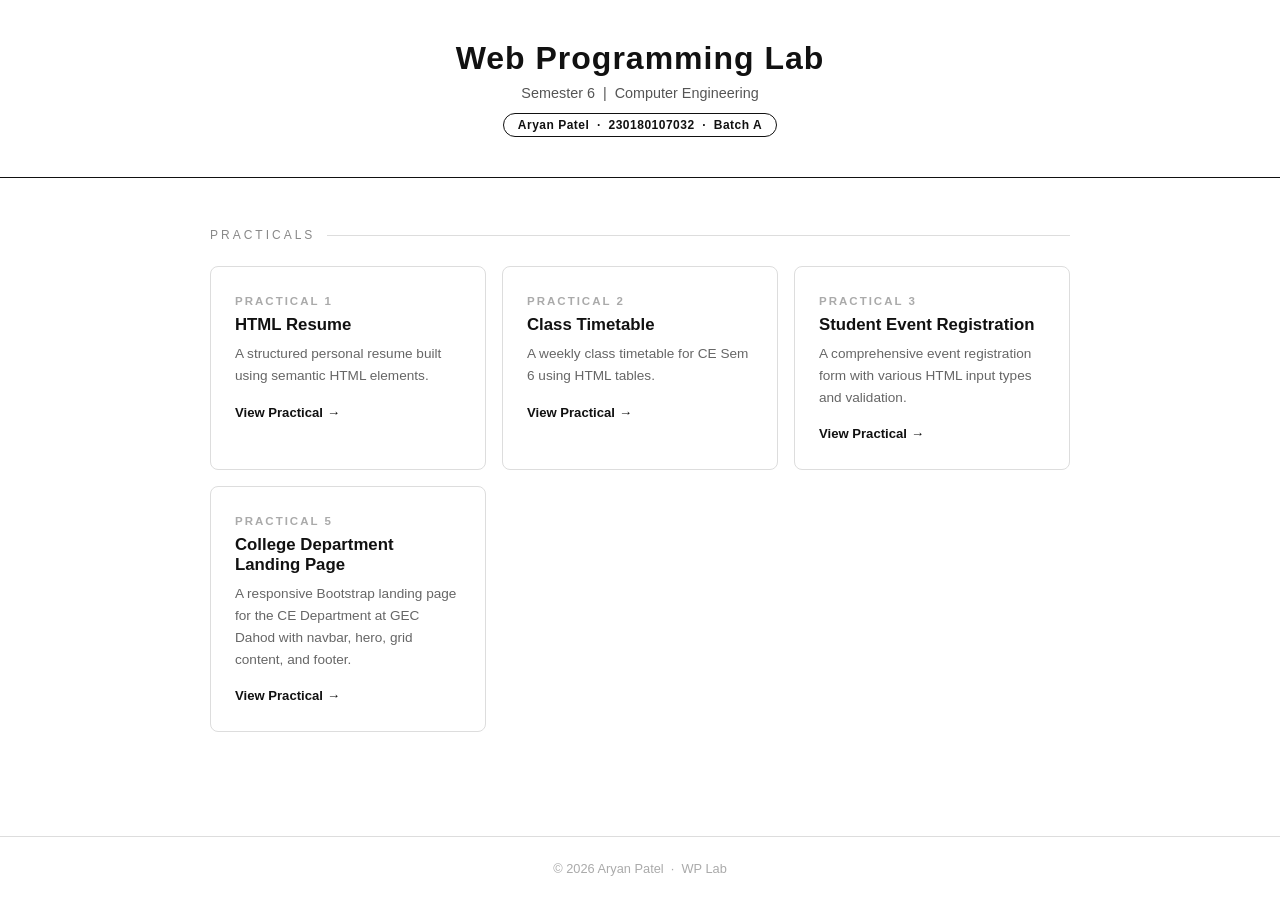
==== index.html @ 0cbb77d8 "Add Practical 5: College Department Landing Page using Bootstrap Co-authored-by: aryanpatel287 <1584" ====
<!-- 
    Name : Patel Aryan Mahendrakumar
    Roll No : 230180107032
    Batch : A
-->

<!DOCTYPE html>
<html lang="en">

<head>
    <meta charset="UTF-8" />
    <meta name="viewport" content="width=device-width, initial-scale=1.0" />
    <title>WP Lab – Aryan Patel</title>
    <link rel="stylesheet" href="style.css" />
</head>

<body>

    <header>
        <h1>Web Programming Lab</h1>
        <p>Semester 6 &nbsp;|&nbsp; Computer Engineering</p>
        <span class="badge">Aryan Patel &nbsp;·&nbsp; 230180107032 &nbsp;·&nbsp; Batch A</span>
    </header>

    <main>
        <p class="section-title">Practicals</p>

        <div class="grid">

            <a class="card" href="Practical1/Practical1_HTMLResume.html">
                <span class="card-number">Practical 1</span>
                <span class="card-title">HTML Resume</span>
                <span class="card-desc">A structured personal resume built using semantic HTML elements.</span>
                <span class="card-link">View Practical</span>
            </a>

            <a class="card" href="Practical2/Practical2_ClassTimetable.html">
                <span class="card-number">Practical 2</span>
                <span class="card-title">Class Timetable</span>
                <span class="card-desc">A weekly class timetable for CE Sem 6 using HTML tables.</span>
                <span class="card-link">View Practical</span>
            </a>

            <a class="card" href="Practical3/Practical3_StudentEventRegistration.html">
                <span class="card-number">Practical 3</span>
                <span class="card-title">Student Event Registration</span>
                <span class="card-desc">A comprehensive event registration form with various HTML input types and validation.</span>
                <span class="card-link">View Practical</span>
            </a>

            <a class="card" href="Practical5/Practical5_CollegeDeptLandingPage.html">
                <span class="card-number">Practical 5</span>
                <span class="card-title">College Department Landing Page</span>
                <span class="card-desc">A responsive Bootstrap landing page for the CE Department at GEC Dahod with navbar, hero, grid content, and footer.</span>
                <span class="card-link">View Practical</span>
            </a>

        </div>
    </main>

    <footer>
        &copy; 2026 Aryan Patel &nbsp;·&nbsp; WP Lab
    </footer>

</body>

</html>
---- style.css ----
* {
    margin: 0;
    padding: 0;
    box-sizing: border-box;
}

body {
    font-family: 'Segoe UI', Tahoma, Geneva, Verdana, sans-serif;
    background-color: #ffffff;
    color: #111111;
    min-height: 100vh;
    display: flex;
    flex-direction: column;
}

header {
    border-bottom: 1px solid #111111;
    padding: 40px 20px;
    text-align: center;
}

header h1 {
    font-size: 2rem;
    font-weight: 700;
    letter-spacing: 1px;
}

header p {
    margin-top: 8px;
    color: #555555;
    font-size: 0.9rem;
}

.badge {
    display: inline-block;
    margin-top: 12px;
    border: 1px solid #111111;
    color: #111111;
    font-size: 0.75rem;
    font-weight: 600;
    padding: 4px 14px;
    border-radius: 20px;
    letter-spacing: 0.5px;
}

main {
    flex: 1;
    max-width: 900px;
    width: 100%;
    margin: 50px auto;
    padding: 0 20px;
}

.section-title {
    font-size: 0.75rem;
    text-transform: uppercase;
    letter-spacing: 3px;
    color: #888888;
    margin-bottom: 24px;
    display: flex;
    align-items: center;
    gap: 12px;
}

.section-title::after {
    content: '';
    flex: 1;
    height: 1px;
    background: #dddddd;
}

.grid {
    display: grid;
    grid-template-columns: repeat(auto-fill, minmax(260px, 1fr));
    gap: 16px;
}

.card {
    border: 1px solid #dddddd;
    border-radius: 8px;
    padding: 28px 24px;
    text-decoration: none;
    color: inherit;
    display: flex;
    flex-direction: column;
    gap: 8px;
    transition: border-color 0.2s ease, box-shadow 0.2s ease;
}

.card:hover {
    border-color: #111111;
    box-shadow: 4px 4px 0px #111111;
}

.card-number {
    font-size: 0.72rem;
    font-weight: 700;
    color: #aaaaaa;
    text-transform: uppercase;
    letter-spacing: 2px;
}

.card-title {
    font-size: 1.05rem;
    font-weight: 600;
    color: #111111;
}

.card-desc {
    font-size: 0.85rem;
    color: #666666;
    line-height: 1.6;
}

.card-link {
    margin-top: 10px;
    font-size: 0.82rem;
    color: #111111;
    font-weight: 600;
    display: flex;
    align-items: center;
    gap: 4px;
}

.card-link::after {
    content: '→';
    transition: transform 0.2s;
}

.card:hover .card-link::after {
    transform: translateX(4px);
}

footer {
    text-align: center;
    padding: 24px;
    font-size: 0.8rem;
    color: #aaaaaa;
    border-top: 1px solid #dddddd;
}
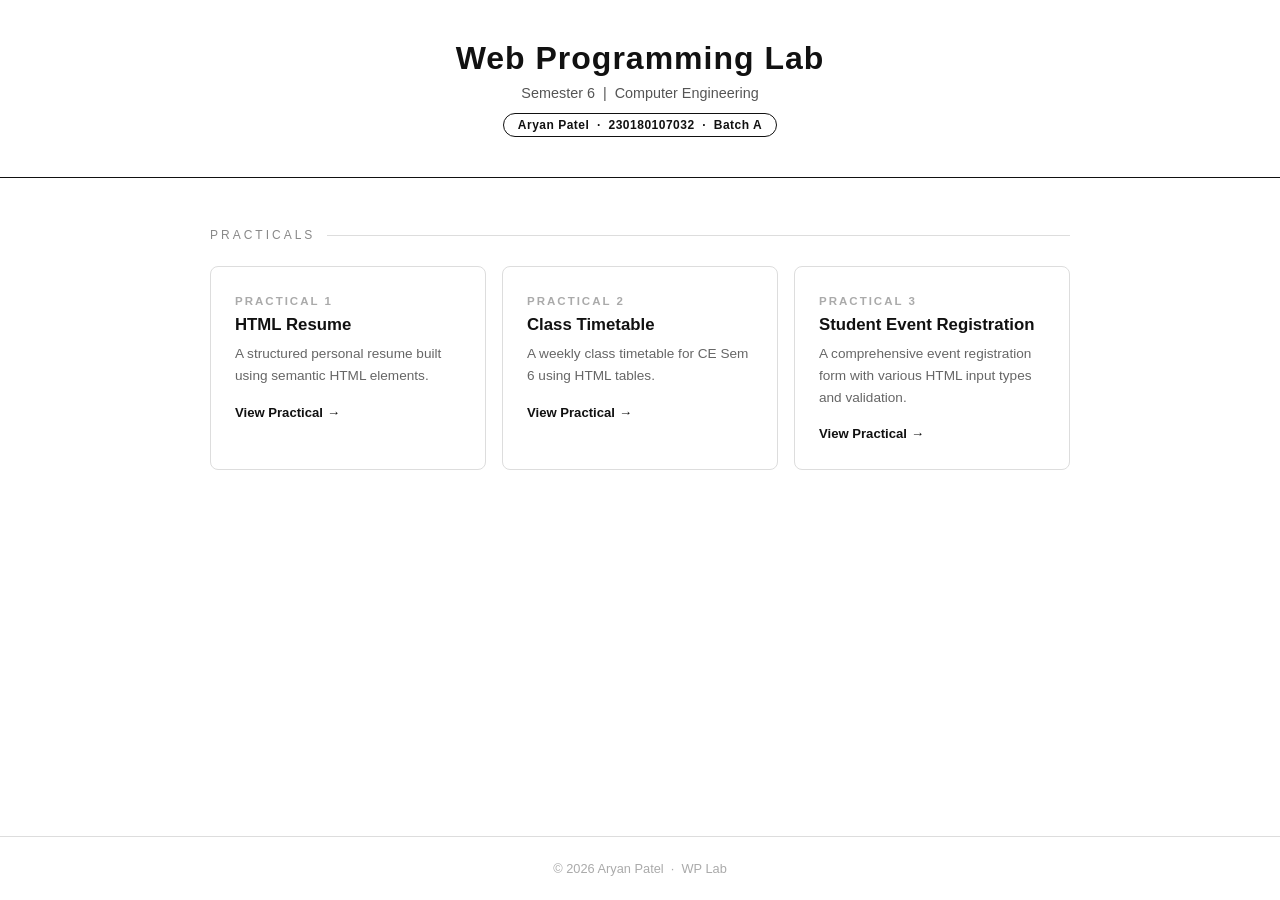
==== commit abb4ea7c: "Revert "Practical 5: College Department Landing Page with external CSS"" ====
--- a/index.html
+++ b/index.html
@@ -48,13 +48,6 @@
                 <span class="card-link">View Practical</span>
             </a>
 
-            <a class="card" href="Practical5/Practical5_CollegeDeptLandingPage.html">
-                <span class="card-number">Practical 5</span>
-                <span class="card-title">College Department Landing Page</span>
-                <span class="card-desc">A responsive Bootstrap landing page for the CE Department at GEC Dahod with navbar, hero, grid content, and footer.</span>
-                <span class="card-link">View Practical</span>
-            </a>
-
         </div>
     </main>
 
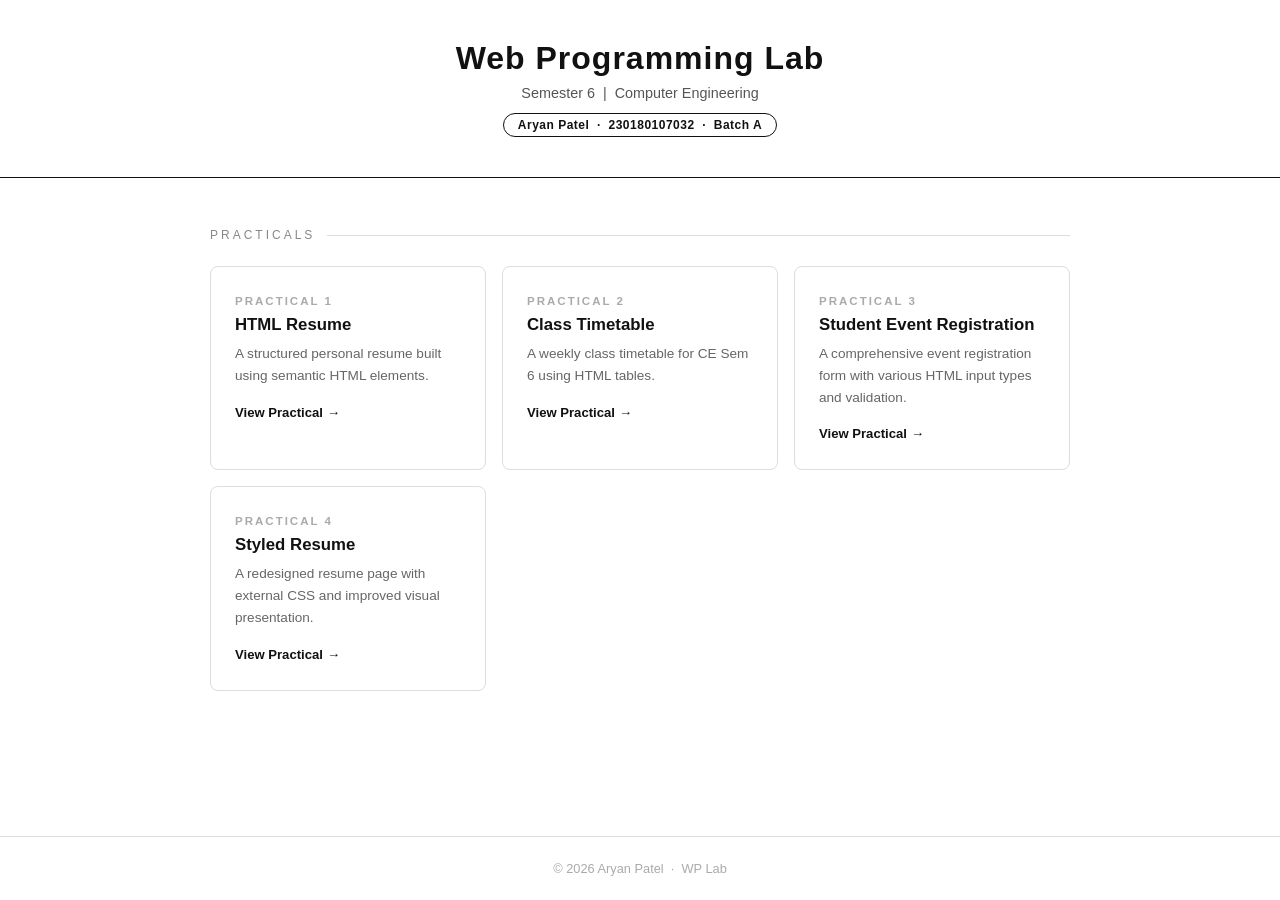
==== commit 21a84d5e: "Add Practical 4: Styled Resume with improved design and CSS integration" ====
--- a/index.html
+++ b/index.html
@@ -48,6 +48,13 @@
                 <span class="card-link">View Practical</span>
             </a>
 
+            <a class="card" href="Practical4/Practical1_HTMLResume.html">
+                <span class="card-number">Practical 4</span>
+                <span class="card-title">Styled Resume</span>
+                <span class="card-desc">A redesigned resume page with external CSS and improved visual presentation.</span>
+                <span class="card-link">View Practical</span>
+            </a>
+
         </div>
     </main>
 
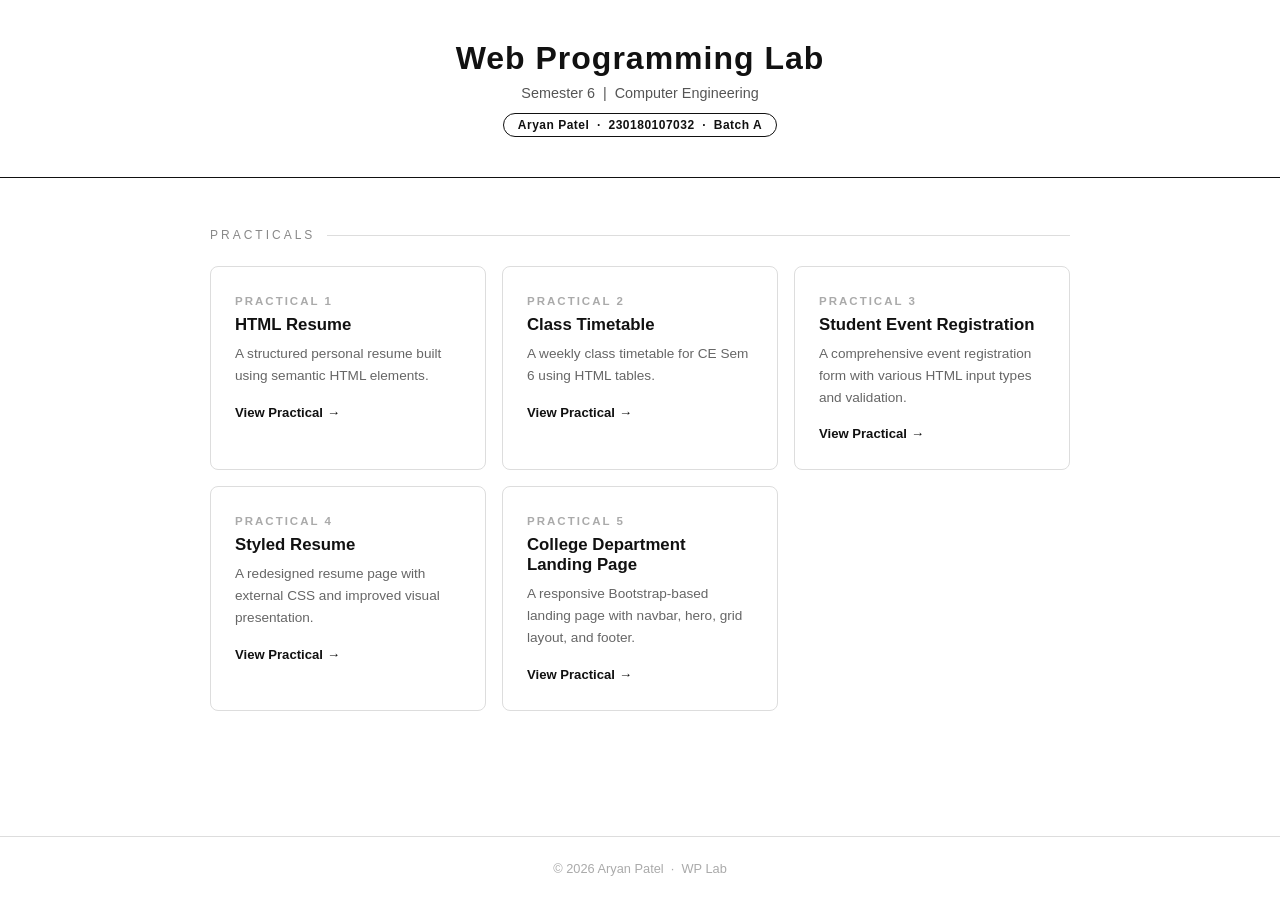
==== commit 9d80aca0: "Practical 5 : Add College Department Landing Page and associated styles" ====
--- a/index.html
+++ b/index.html
@@ -55,6 +55,13 @@
                 <span class="card-link">View Practical</span>
             </a>
 
+            <a class="card" href="Practical5/Practical5_CollegeDepartmentLandingPage.html">
+                <span class="card-number">Practical 5</span>
+                <span class="card-title">College Department Landing Page</span>
+                <span class="card-desc">A responsive Bootstrap-based landing page with navbar, hero, grid layout, and footer.</span>
+                <span class="card-link">View Practical</span>
+            </a>
+
         </div>
     </main>
 
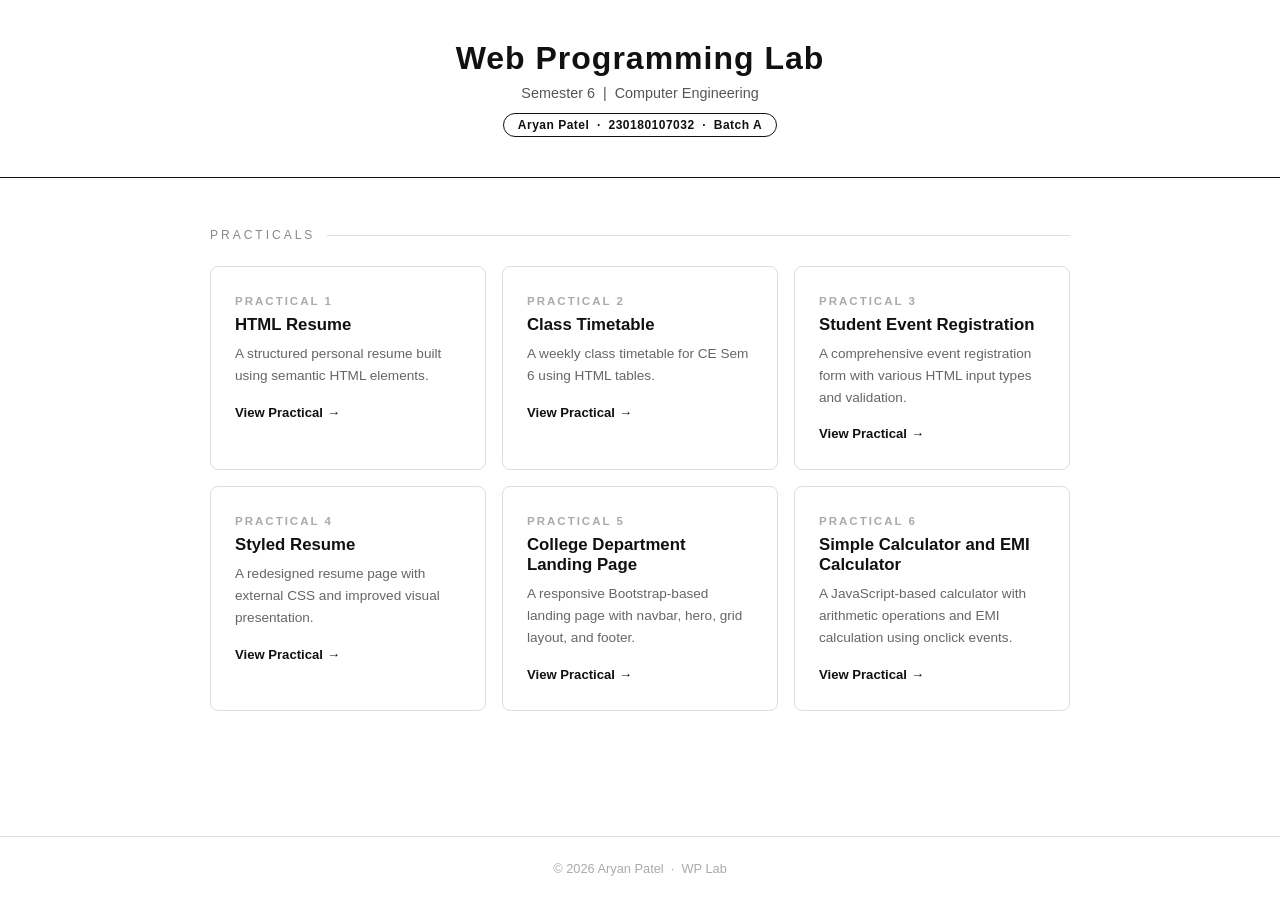
==== commit ab4e3e06: "Add Practical 6: Simple Calculator and EMI Calculator with JavaScript functionality" ====
--- a/index.html
+++ b/index.html
@@ -62,6 +62,13 @@
                 <span class="card-link">View Practical</span>
             </a>
 
+            <a class="card" href="Practical6/Practical6_CalculatorAndEMICalculator.html">
+                <span class="card-number">Practical 6</span>
+                <span class="card-title">Simple Calculator and EMI Calculator</span>
+                <span class="card-desc">A JavaScript-based calculator with arithmetic operations and EMI calculation using onclick events.</span>
+                <span class="card-link">View Practical</span>
+            </a>
+
         </div>
     </main>
 
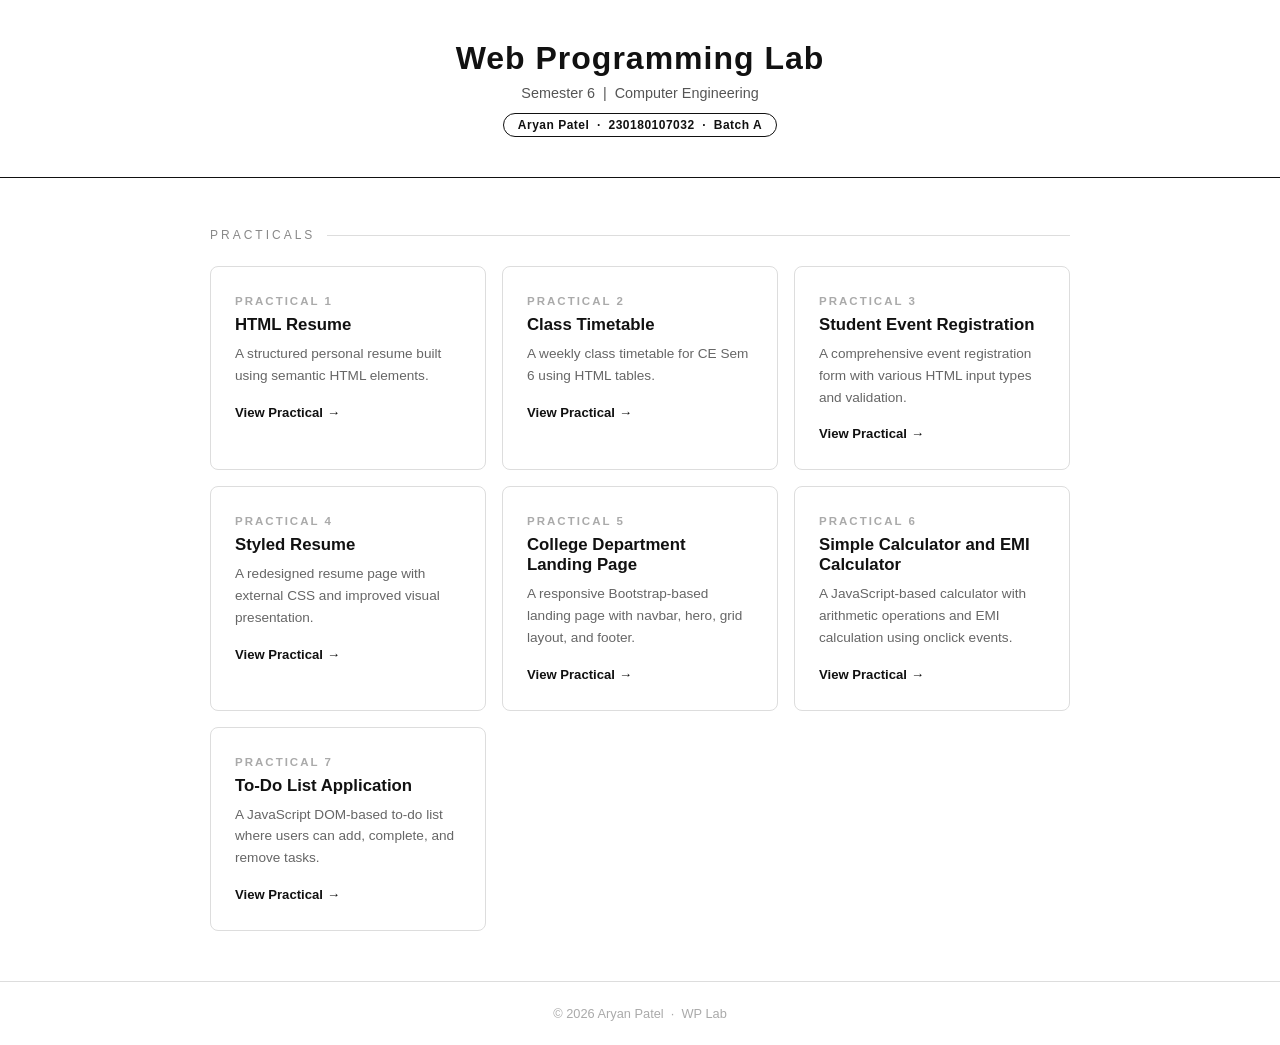
==== commit 2ae5e217: "Add Practical 7: To-Do List Application with JavaScript functionality" ====
--- a/index.html
+++ b/index.html
@@ -69,6 +69,13 @@
                 <span class="card-link">View Practical</span>
             </a>
 
+            <a class="card" href="Practical7/Practical7_ToDoListApplication.html">
+                <span class="card-number">Practical 7</span>
+                <span class="card-title">To-Do List Application</span>
+                <span class="card-desc">A JavaScript DOM-based to-do list where users can add, complete, and remove tasks.</span>
+                <span class="card-link">View Practical</span>
+            </a>
+
         </div>
     </main>
 
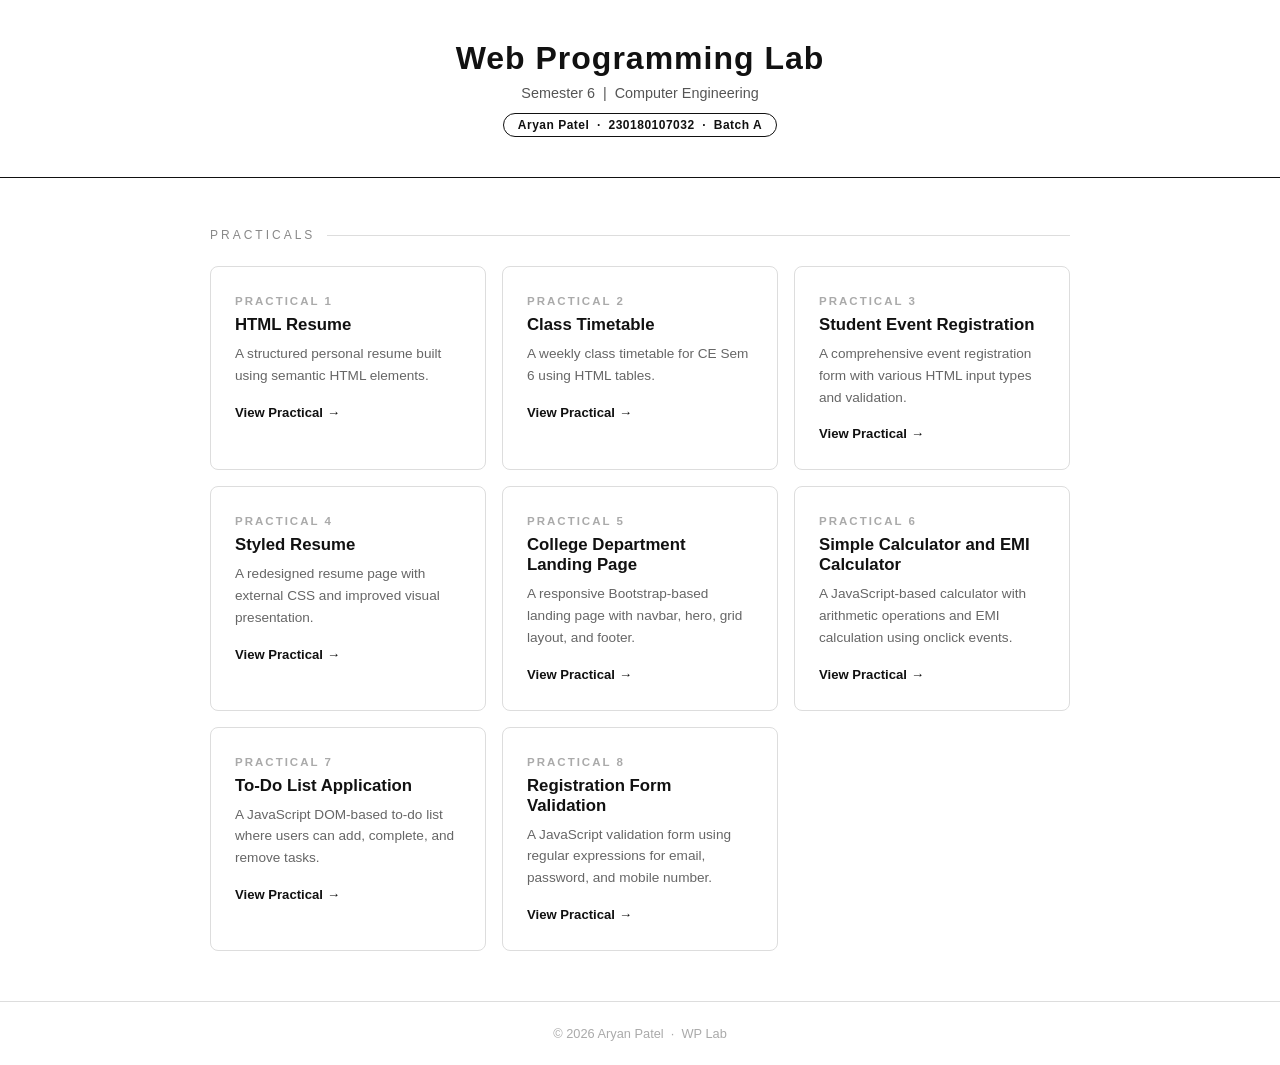
==== commit c22b59e7: "Added Practical8_RegistrationFormValidation with styles and script" ====
--- a/index.html
+++ b/index.html
@@ -76,6 +76,13 @@
                 <span class="card-link">View Practical</span>
             </a>
 
+            <a class="card" href="Practical8/Practical8_RegistrationFormValidation.html">
+                <span class="card-number">Practical 8</span>
+                <span class="card-title">Registration Form Validation</span>
+                <span class="card-desc">A JavaScript validation form using regular expressions for email, password, and mobile number.</span>
+                <span class="card-link">View Practical</span>
+            </a>
+
         </div>
     </main>
 
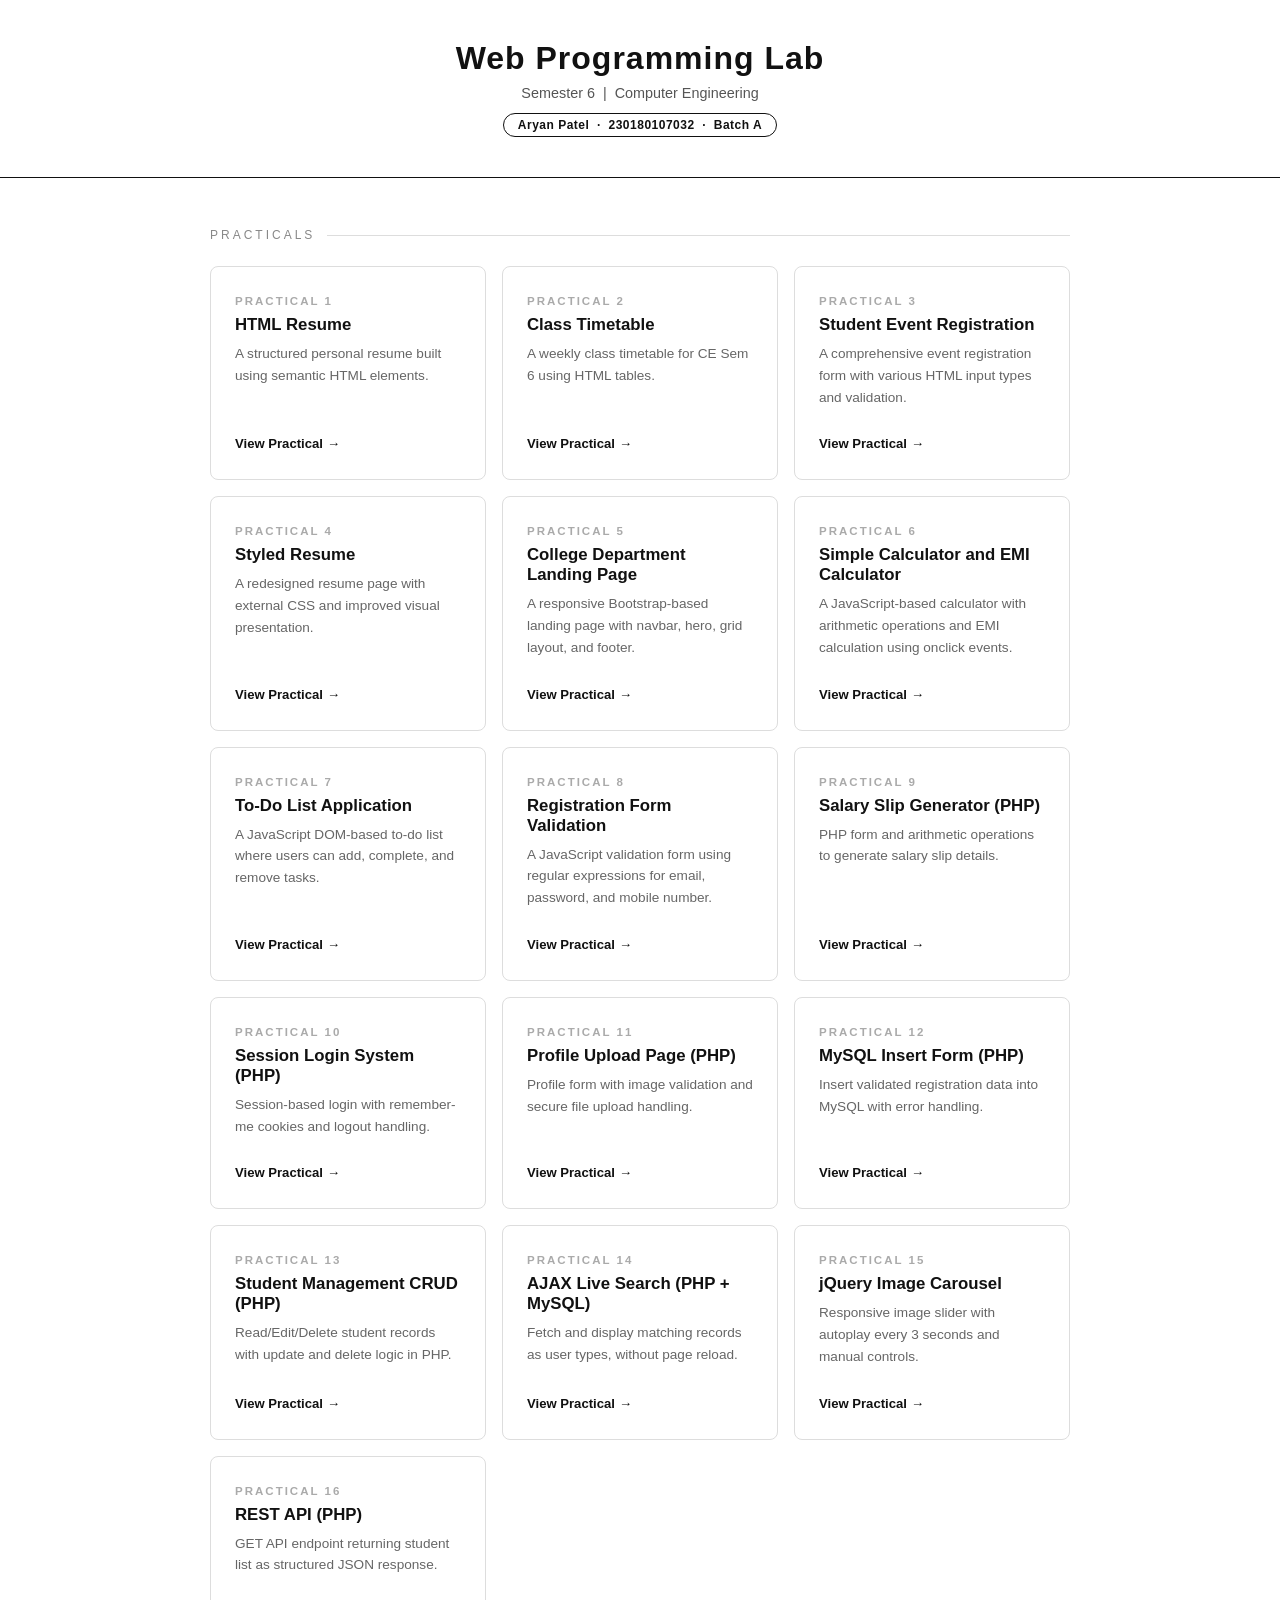
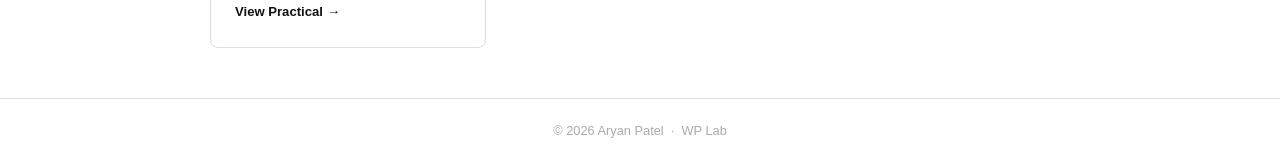
==== commit 9a54ae8e: "Add Practical 9,10,11,12,13,14,15 and Practical 16 projects with image carousel and database setup -" ====
--- a/index.html
+++ b/index.html
@@ -27,61 +27,149 @@
 
         <div class="grid">
 
-            <a class="card" href="Practical1/Practical1_HTMLResume.html">
+            <div class="card">
                 <span class="card-number">Practical 1</span>
                 <span class="card-title">HTML Resume</span>
                 <span class="card-desc">A structured personal resume built using semantic HTML elements.</span>
-                <span class="card-link">View Practical</span>
-            </a>
+                <div class="card-actions">
+                    <a class="card-link" href="https://aryanpatel287.github.io/Web-Programming-Lab/Practical1/Practical1_HTMLResume.html" target="_blank">View Practical</a>
+                </div>
+            </div>
 
-            <a class="card" href="Practical2/Practical2_ClassTimetable.html">
+            <div class="card">
                 <span class="card-number">Practical 2</span>
                 <span class="card-title">Class Timetable</span>
                 <span class="card-desc">A weekly class timetable for CE Sem 6 using HTML tables.</span>
-                <span class="card-link">View Practical</span>
-            </a>
+                <div class="card-actions">
+                    <a class="card-link" href="https://aryanpatel287.github.io/Web-Programming-Lab/Practical2/Practical2_ClassTimetable.html" target="_blank">View Practical</a>
+                </div>
+            </div>
 
-            <a class="card" href="Practical3/Practical3_StudentEventRegistration.html">
+            <div class="card">
                 <span class="card-number">Practical 3</span>
                 <span class="card-title">Student Event Registration</span>
                 <span class="card-desc">A comprehensive event registration form with various HTML input types and validation.</span>
-                <span class="card-link">View Practical</span>
-            </a>
+                <div class="card-actions">
+                    <a class="card-link" href="https://aryanpatel287.github.io/Web-Programming-Lab/Practical3/Practical3_StudentEventRegistration.html" target="_blank">View Practical</a>
+                </div>
+            </div>
 
-            <a class="card" href="Practical4/Practical1_HTMLResume.html">
+            <div class="card">
                 <span class="card-number">Practical 4</span>
                 <span class="card-title">Styled Resume</span>
                 <span class="card-desc">A redesigned resume page with external CSS and improved visual presentation.</span>
-                <span class="card-link">View Practical</span>
-            </a>
+                <div class="card-actions">
+                    <a class="card-link" href="https://aryanpatel287.github.io/Web-Programming-Lab/Practical4/Practical1_HTMLResume.html" target="_blank">View Practical</a>
+                </div>
+            </div>
 
-            <a class="card" href="Practical5/Practical5_CollegeDepartmentLandingPage.html">
+            <div class="card">
                 <span class="card-number">Practical 5</span>
                 <span class="card-title">College Department Landing Page</span>
                 <span class="card-desc">A responsive Bootstrap-based landing page with navbar, hero, grid layout, and footer.</span>
-                <span class="card-link">View Practical</span>
-            </a>
+                <div class="card-actions">
+                    <a class="card-link" href="https://aryanpatel287.github.io/Web-Programming-Lab/Practical5/Practical5_CollegeDepartmentLandingPage.html" target="_blank">View Practical</a>
+                </div>
+            </div>
 
-            <a class="card" href="Practical6/Practical6_CalculatorAndEMICalculator.html">
+            <div class="card">
                 <span class="card-number">Practical 6</span>
                 <span class="card-title">Simple Calculator and EMI Calculator</span>
                 <span class="card-desc">A JavaScript-based calculator with arithmetic operations and EMI calculation using onclick events.</span>
-                <span class="card-link">View Practical</span>
-            </a>
+                <div class="card-actions">
+                    <a class="card-link" href="https://aryanpatel287.github.io/Web-Programming-Lab/Practical6/Practical6_CalculatorAndEMICalculator.html" target="_blank">View Practical</a>
+                </div>
+            </div>
 
-            <a class="card" href="Practical7/Practical7_ToDoListApplication.html">
+            <div class="card">
                 <span class="card-number">Practical 7</span>
                 <span class="card-title">To-Do List Application</span>
                 <span class="card-desc">A JavaScript DOM-based to-do list where users can add, complete, and remove tasks.</span>
-                <span class="card-link">View Practical</span>
-            </a>
+                <div class="card-actions">
+                    <a class="card-link" href="https://aryanpatel287.github.io/Web-Programming-Lab/Practical7/Practical7_ToDoListApplication.html" target="_blank">View Practical</a>
+                </div>
+            </div>
 
-            <a class="card" href="Practical8/Practical8_RegistrationFormValidation.html">
+            <div class="card">
                 <span class="card-number">Practical 8</span>
                 <span class="card-title">Registration Form Validation</span>
                 <span class="card-desc">A JavaScript validation form using regular expressions for email, password, and mobile number.</span>
-                <span class="card-link">View Practical</span>
-            </a>
+                <div class="card-actions">
+                    <a class="card-link" href="https://aryanpatel287.github.io/Web-Programming-Lab/Practical8/Practical8_RegistrationFormValidation.html" target="_blank">View Practical</a>
+                </div>
+            </div>
+
+            <div class="card">
+                <span class="card-number">Practical 9</span>
+                <span class="card-title">Salary Slip Generator (PHP)</span>
+                <span class="card-desc">PHP form and arithmetic operations to generate salary slip details.</span>
+                <div class="card-actions">
+                    <a class="card-link" href="https://aryan-wp.gt.tc/lab/Practical9/" target="_blank">View Practical</a>
+                </div>
+            </div>
+
+            <div class="card">
+                <span class="card-number">Practical 10</span>
+                <span class="card-title">Session Login System (PHP)</span>
+                <span class="card-desc">Session-based login with remember-me cookies and logout handling.</span>
+                <div class="card-actions">
+                    <a class="card-link" href="https://aryan-wp.gt.tc/lab/Practical10/" target="_blank">View Practical</a>
+                </div>
+            </div>
+
+            <div class="card">
+                <span class="card-number">Practical 11</span>
+                <span class="card-title">Profile Upload Page (PHP)</span>
+                <span class="card-desc">Profile form with image validation and secure file upload handling.</span>
+                <div class="card-actions">
+                    <a class="card-link" href="https://aryan-wp.gt.tc/lab/Practical11/" target="_blank">View Practical</a>
+                </div>
+            </div>
+
+            <div class="card">
+                <span class="card-number">Practical 12</span>
+                <span class="card-title">MySQL Insert Form (PHP)</span>
+                <span class="card-desc">Insert validated registration data into MySQL with error handling.</span>
+                <div class="card-actions">
+                    <a class="card-link" href="https://aryan-wp.gt.tc/lab/Practical12/" target="_blank">View Practical</a>
+                </div>
+            </div>
+
+            <div class="card">
+                <span class="card-number">Practical 13</span>
+                <span class="card-title">Student Management CRUD (PHP)</span>
+                <span class="card-desc">Read/Edit/Delete student records with update and delete logic in PHP.</span>
+                <div class="card-actions">
+                    <a class="card-link" href="https://aryan-wp.gt.tc/lab/Practical13/" target="_blank">View Practical</a>
+                </div>
+            </div>
+
+            <div class="card">
+                <span class="card-number">Practical 14</span>
+                <span class="card-title">AJAX Live Search (PHP + MySQL)</span>
+                <span class="card-desc">Fetch and display matching records as user types, without page reload.</span>
+                <div class="card-actions">
+                    <a class="card-link" href="https://aryan-wp.gt.tc/lab/Practical14/" target="_blank">View Practical</a>
+                </div>
+            </div>
+
+            <div class="card">
+                <span class="card-number">Practical 15</span>
+                <span class="card-title">jQuery Image Carousel</span>
+                <span class="card-desc">Responsive image slider with autoplay every 3 seconds and manual controls.</span>
+                <div class="card-actions">
+                    <a class="card-link" href="https://aryan-wp.gt.tc/lab/Practical15/index.html" target="_blank">View Practical</a>
+                </div>
+            </div>
+
+            <div class="card">
+                <span class="card-number">Practical 16</span>
+                <span class="card-title">REST API (PHP)</span>
+                <span class="card-desc">GET API endpoint returning student list as structured JSON response.</span>
+                <div class="card-actions">
+                    <a class="card-link" href="https://aryan-wp.gt.tc/lab/Practical16/students.php" target="_blank">View Practical</a>
+                </div>
+            </div>
 
         </div>
     </main>
--- a/style.css
+++ b/style.css
@@ -79,8 +79,6 @@
     border: 1px solid #dddddd;
     border-radius: 8px;
     padding: 28px 24px;
-    text-decoration: none;
-    color: inherit;
     display: flex;
     flex-direction: column;
     gap: 8px;
@@ -114,8 +112,11 @@
 
 .card-link {
     margin-top: 10px;
+    width: fit-content;
+    color: #111111;
+    text-decoration: none;
+    padding: 0;
     font-size: 0.82rem;
-    color: #111111;
     font-weight: 600;
     display: flex;
     align-items: center;
@@ -127,8 +128,20 @@
     transition: transform 0.2s;
 }
 
-.card:hover .card-link::after {
+.card-link:hover::after {
     transform: translateX(4px);
+}
+
+.card-link:hover {
+    text-decoration: underline;
+}
+
+.card-actions {
+    margin-top: auto;
+    padding-top: 10px;
+    display: flex;
+    gap: 8px;
+    flex-wrap: wrap;
 }
 
 footer {
